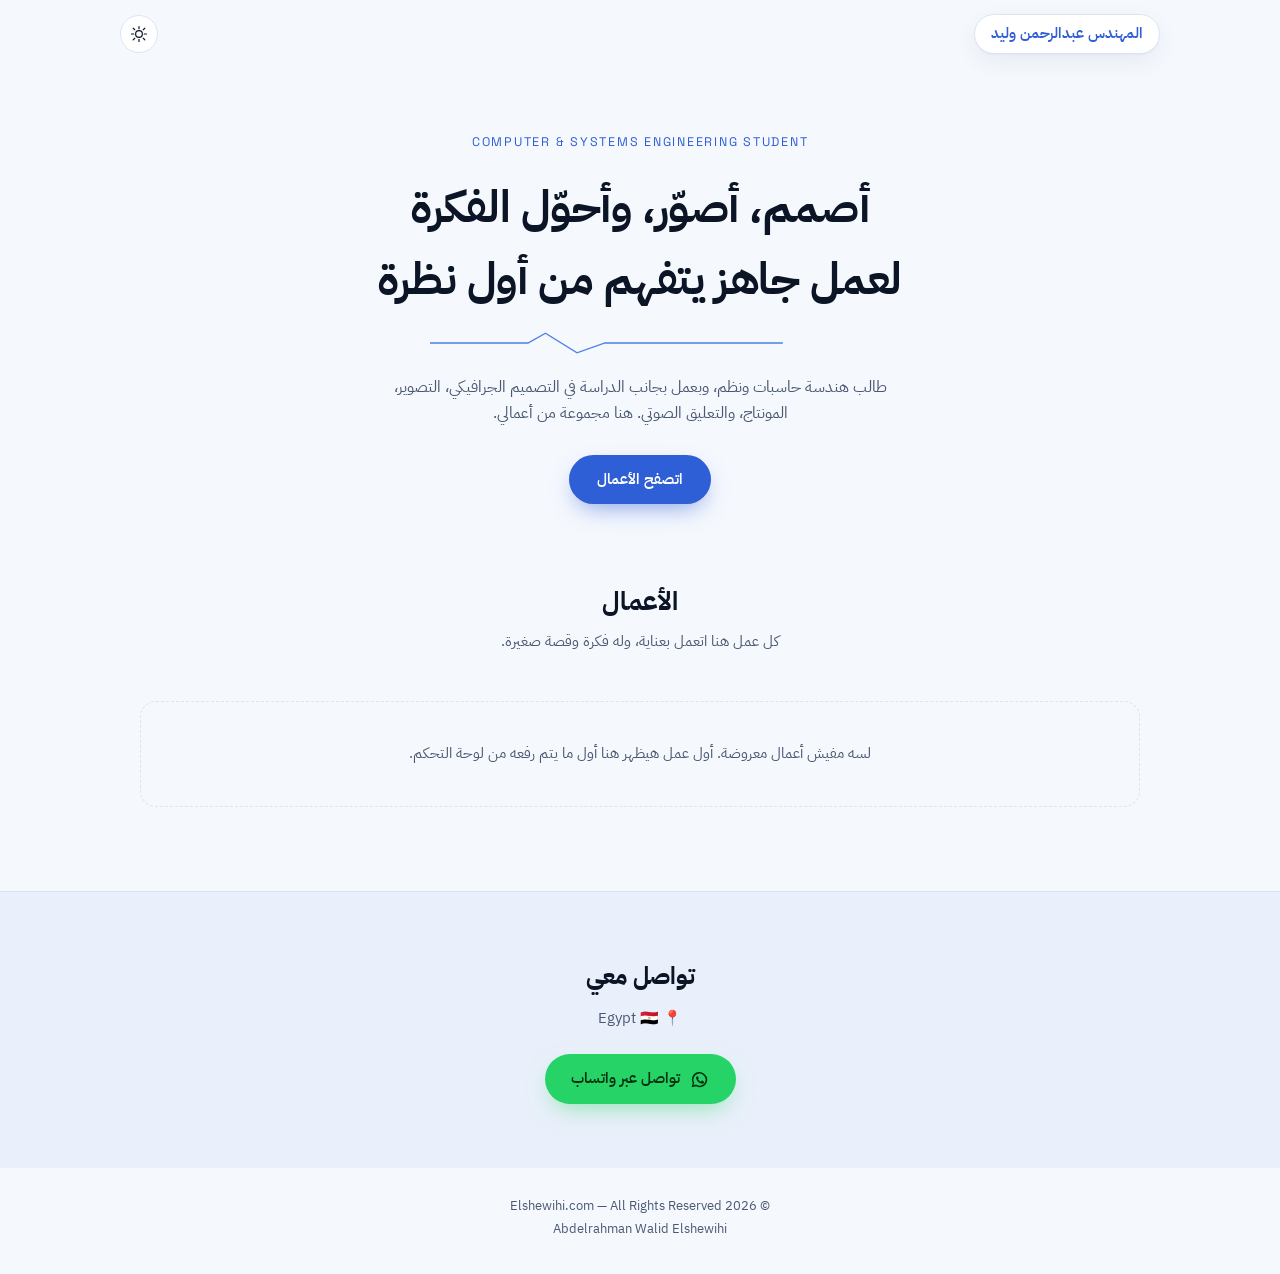
==== index.html @ 1e98df32 "Add files via upload" ====
<!DOCTYPE html>
<html lang="ar" dir="rtl">
<head>
<meta charset="UTF-8">
<meta name="viewport" content="width=device-width, initial-scale=1.0">
<title>Elshewihi.com | المهندس عبدالرحمن وليد</title>
<meta name="description" content="Portfolio شخصي للمهندس عبدالرحمن وليد الشويحي - تصميم، تصوير، مونتاج، وتعليق صوتي">
<meta property="og:title" content="Elshewihi.com | المهندس عبدالرحمن وليد">
<meta property="og:description" content="Portfolio شخصي - أعمال تصميم وتصوير ومونتاج">
<meta property="og:type" content="website">
<link rel="icon" href="data:image/svg+xml,<svg xmlns=%22http://www.w3.org/2000/svg%22 viewBox=%220 0 100 100%22><rect width=%22100%22 height=%22100%22 rx=%2222%22 fill=%22%232f5fd6%22/><text x=%2250%22 y=%2266%22 font-size=%2255%22 fill=%22white%22 text-anchor=%22middle%22 font-family=%22sans-serif%22>E</text></svg>">
<link rel="preconnect" href="https://fonts.googleapis.com">
<link rel="preconnect" href="https://fonts.gstatic.com" crossorigin>
<link href="https://fonts.googleapis.com/css2?family=Space+Grotesk:wght@400;500;600;700&family=Inter:wght@400;500;600&family=IBM+Plex+Sans+Arabic:wght@400;500;600;700&display=swap" rel="stylesheet">
<link rel="stylesheet" href="style.css">
</head>
<body>

<!-- Sticky header -->
<header class="site-header" id="siteHeader">
  <div class="header-inner">
    <a href="#top" class="brand" aria-label="الصفحة الرئيسية">
      <span class="brand-frame">
        <span class="brand-name">المهندس عبدالرحمن وليد</span>
      </span>
    </a>
    <button class="theme-toggle" id="themeToggle" aria-label="تبديل الوضع الليلي">
      <svg class="icon-sun" viewBox="0 0 24 24" width="18" height="18"><circle cx="12" cy="12" r="4.5"/><path d="M12 2v3M12 19v3M4.2 4.2l2.1 2.1M17.7 17.7l2.1 2.1M2 12h3M19 12h3M4.2 19.8l2.1-2.1M17.7 6.3l2.1-2.1"/></svg>
      <svg class="icon-moon" viewBox="0 0 24 24" width="18" height="18"><path d="M20 14.5A8.5 8.5 0 1 1 9.5 4a7 7 0 0 0 10.5 10.5z"/></svg>
    </button>
  </div>
</header>

<main id="top">
  <!-- Hero -->
  <section class="hero">
    <div class="hero-inner">
      <p class="eyebrow">Computer &amp; Systems Engineering Student</p>
      <h1 class="hero-title">أصمم، أصوّر، وأحوّل الفكرة<br>لعمل جاهز يتفهم من أول نظرة</h1>
      <svg class="trace" viewBox="0 0 600 40" preserveAspectRatio="none" aria-hidden="true">
        <path id="tracePath" d="M0,20 L140,20 L165,5 L210,35 L250,20 L600,20" fill="none"/>
      </svg>
      <p class="hero-sub">طالب هندسة حاسبات ونظم، وبعمل بجانب الدراسة في التصميم الجرافيكي، التصوير، المونتاج، والتعليق الصوتي. هنا مجموعة من أعمالي.</p>
      <a href="#work" class="btn-primary">اتصفح الأعمال</a>
    </div>
  </section>

  <!-- Work -->
  <section class="work" id="work">
    <div class="section-head">
      <h2>الأعمال</h2>
      <p class="section-sub">كل عمل هنا اتعمل بعناية، وله فكرة وقصة صغيرة.</p>
    </div>
    <div class="work-grid" id="workGrid">
      <p class="empty-state" id="emptyState">لسه مفيش أعمال معروضة. أول عمل هيظهر هنا أول ما يتم رفعه من لوحة التحكم.</p>
    </div>
  </section>

  <!-- Connect -->
  <section class="connect" id="connect">
    <div class="connect-inner">
      <h2>تواصل معي</h2>
      <p class="connect-location">📍 Egypt 🇪🇬</p>
      <a class="btn-whatsapp" href="https://wa.me/201025857442" target="_blank" rel="noopener">
        <svg viewBox="0 0 24 24" width="20" height="20" fill="currentColor"><path d="M17.6 6.3A8.9 8.9 0 0 0 3.3 16.6L2 22l5.5-1.4A8.9 8.9 0 0 0 12 21.9a8.9 8.9 0 0 0 5.6-15.6ZM12 20.1c-1.5 0-3-.4-4.2-1.2l-.3-.2-3.3.9.9-3.2-.2-.3A7.3 7.3 0 1 1 12 20.1Zm4-5.5c-.2-.1-1.3-.6-1.5-.7-.2-.1-.3-.1-.5.1s-.6.7-.8.9-.3.2-.5.1a6 6 0 0 1-1.8-1.1 6.6 6.6 0 0 1-1.2-1.5c-.1-.2 0-.3.1-.4l.4-.4.2-.4c0-.1.1-.3 0-.4-.1-.1-.5-1.3-.7-1.8-.2-.4-.4-.4-.5-.4h-.5a.9.9 0 0 0-.6.3 2.7 2.7 0 0 0-.8 2c0 1.2.8 2.3 1 2.5.1.2 1.7 2.6 4.1 3.6.6.2 1 .4 1.4.5.6.2 1.1.1 1.5.1.5-.1 1.3-.5 1.5-1 .2-.5.2-.9.1-1Z"/></svg>
        تواصل عبر واتساب
      </a>
    </div>
  </section>
</main>

<footer class="site-footer">
  <p>© 2026 Elshewihi.com — All Rights Reserved</p>
  <p class="footer-name">Abdelrahman Walid Elshewihi</p>
</footer>

<script src="https://identity.netlify.com/v1/netlify-identity-widget.js"></script>
<script>
  if (window.netlifyIdentity) {
    window.netlifyIdentity.on("init", (user) => {
      if (!user) {
        window.netlifyIdentity.on("login", () => { document.location.href = "/admin/"; });
      }
    });
  }
</script>
<script src="script.js"></script>
</body>
</html>
---- style.css ----
/* ===== Design tokens ===== */
:root{
  --paper:#f5f8fd;
  --surface:#ffffff;
  --surface-alt:#eaf0fb;
  --ink:#0b1526;
  --ink-soft:#4a5872;
  --border:#dbe4f5;
  --blue-600:#2f5fd6;
  --blue-500:#4f7fe8;
  --blue-100:#e7edfa;
  --shadow: 0 1px 2px rgba(15,30,60,.04), 0 8px 24px rgba(15,30,60,.06);
  --radius-s:10px;
  --radius-m:16px;
  --radius-l:26px;
  --font-display:'Space Grotesk', 'IBM Plex Sans Arabic', sans-serif;
  --font-body:'IBM Plex Sans Arabic','Inter',sans-serif;
}
[data-theme="dark"]{
  --paper:#070f1f;
  --surface:#0d1830;
  --surface-alt:#101c38;
  --ink:#e9eefb;
  --ink-soft:#93a2c4;
  --border:#1c2a4a;
  --blue-600:#5b8bf0;
  --blue-500:#6f9bff;
  --blue-100:#122043;
  --shadow: 0 1px 2px rgba(0,0,0,.3), 0 12px 30px rgba(0,0,0,.35);
}

*{box-sizing:border-box;}
html{scroll-behavior:smooth;}
body{
  margin:0;
  background:var(--paper);
  color:var(--ink);
  font-family:var(--font-body);
  line-height:1.65;
  -webkit-font-smoothing:antialiased;
  transition:background .35s ease,color .35s ease;
}
a{color:inherit;}
h1,h2{font-family:var(--font-display);letter-spacing:-.01em;}

/* ===== Header ===== */
.site-header{
  position:sticky;top:0;z-index:50;
  padding:14px 20px;
  transition:background .3s ease, box-shadow .3s ease, backdrop-filter .3s ease;
}
.site-header.scrolled{
  background:color-mix(in srgb, var(--paper) 82%, transparent);
  backdrop-filter:blur(10px);
  box-shadow:0 1px 0 var(--border);
}
.header-inner{
  max-width:1040px;margin:0 auto;
  display:flex;align-items:center;justify-content:space-between;
  gap:12px;
}
.brand{text-decoration:none;}
.brand-frame{
  display:inline-flex;align-items:center;
  padding:7px 16px;
  border:1px solid var(--border);
  border-radius:999px;
  background:var(--surface);
  box-shadow:var(--shadow);
}
.brand-name{
  font-family:var(--font-display);
  font-weight:600;
  font-size:14.5px;
  color:var(--blue-600);
  white-space:nowrap;
}
.theme-toggle{
  width:38px;height:38px;border-radius:50%;
  border:1px solid var(--border);
  background:var(--surface);
  display:flex;align-items:center;justify-content:center;
  cursor:pointer;color:var(--ink);
  transition:border-color .2s ease, transform .2s ease;
}
.theme-toggle:hover{border-color:var(--blue-500);}
.theme-toggle:active{transform:scale(.92);}
.theme-toggle svg{stroke:currentColor;stroke-width:1.6;fill:none;stroke-linecap:round;}
.icon-moon{display:none;}
[data-theme="dark"] .icon-sun{display:none;}
[data-theme="dark"] .icon-moon{display:block;fill:currentColor;stroke:none;}

/* ===== Hero ===== */
.hero{padding:64px 20px 40px;}
.hero-inner{max-width:760px;margin:0 auto;text-align:center;}
.eyebrow{
  font-family:var(--font-display);
  font-size:12.5px;letter-spacing:.14em;text-transform:uppercase;
  color:var(--blue-600);margin:0 0 18px;
  direction:ltr;
}
.hero-title{
  font-size:clamp(28px,4.6vw,44px);
  font-weight:700;margin:0 0 8px;
}
.trace{width:min(420px,80%);height:26px;margin:14px auto 18px;display:block;}
.trace path{
  stroke:var(--blue-500);stroke-width:2;
  stroke-dasharray:520;stroke-dashoffset:520;
  animation:draw 1.6s ease forwards .3s;
}
@keyframes draw{to{stroke-dashoffset:0;}}
.hero-sub{
  color:var(--ink-soft);font-size:16px;
  max-width:520px;margin:0 auto 28px;
}
.btn-primary{
  display:inline-block;
  padding:13px 28px;border-radius:999px;
  background:var(--blue-600);color:#fff;
  text-decoration:none;font-weight:600;font-size:14.5px;
  box-shadow:0 10px 24px -8px color-mix(in srgb, var(--blue-600) 60%, transparent);
  transition:transform .2s ease, box-shadow .2s ease;
}
.btn-primary:hover{transform:translateY(-2px);}

/* ===== Work ===== */
.work{max-width:1040px;margin:0 auto;padding:36px 20px 70px;}
.section-head{text-align:center;margin-bottom:32px;}
.section-head h2{font-size:26px;margin:0 0 6px;}
.section-sub{color:var(--ink-soft);margin:0;font-size:15px;}
.work-grid{
  display:grid;gap:22px;
  grid-template-columns:repeat(auto-fit,minmax(280px,1fr));
}
.empty-state{
  grid-column:1/-1;text-align:center;color:var(--ink-soft);
  border:1px dashed var(--border);border-radius:var(--radius-m);
  padding:40px 20px;font-size:14.5px;
}
.card{
  background:var(--surface);
  border:1px solid var(--border);
  border-radius:var(--radius-m);
  overflow:hidden;
  box-shadow:var(--shadow);
  display:flex;flex-direction:column;
  transition:transform .25s ease, box-shadow .25s ease;
}
.card:hover{transform:translateY(-4px);}
.card-media{
  aspect-ratio:4/3;width:100%;
  background:var(--surface-alt);
  overflow:hidden;
}
.card-media img{width:100%;height:100%;object-fit:cover;display:block;loading:lazy;}
.card-body{padding:18px 20px 22px;}
.card-index{
  font-family:var(--font-display);font-size:12px;color:var(--blue-600);
  letter-spacing:.05em;margin:0 0 6px;direction:ltr;text-align:right;
}
.card-title{font-size:17px;font-weight:600;margin:0 0 6px;}
.card-desc{font-size:14px;color:var(--ink-soft);margin:0;}

/* ===== Connect ===== */
.connect{
  background:var(--surface-alt);
  padding:64px 20px;
  border-top:1px solid var(--border);
}
.connect-inner{max-width:520px;margin:0 auto;text-align:center;}
.connect h2{font-size:24px;margin:0 0 10px;}
.connect-location{color:var(--ink-soft);margin:0 0 24px;font-size:15px;}
.btn-whatsapp{
  display:inline-flex;align-items:center;gap:10px;
  background:#25D366;color:#04310f;
  padding:13px 26px;border-radius:999px;
  text-decoration:none;font-weight:600;font-size:14.5px;
  box-shadow:0 10px 24px -8px rgba(37,211,102,.5);
  transition:transform .2s ease;
}
.btn-whatsapp:hover{transform:translateY(-2px);}

/* ===== Footer ===== */
.site-footer{
  text-align:center;padding:26px 20px 32px;
  color:var(--ink-soft);font-size:12.5px;
}
.site-footer p{margin:2px 0;}
.footer-name{direction:ltr;}

/* ===== Motion & focus ===== */
@media (prefers-reduced-motion: reduce){
  html{scroll-behavior:auto;}
  .trace path{animation:none;stroke-dashoffset:0;}
  .card,.btn-primary,.btn-whatsapp{transition:none;}
}
:focus-visible{outline:2px solid var(--blue-500);outline-offset:2px;}

@media (max-width:520px){
  .hero{padding:48px 16px 30px;}
  .brand-name{font-size:13px;}
}
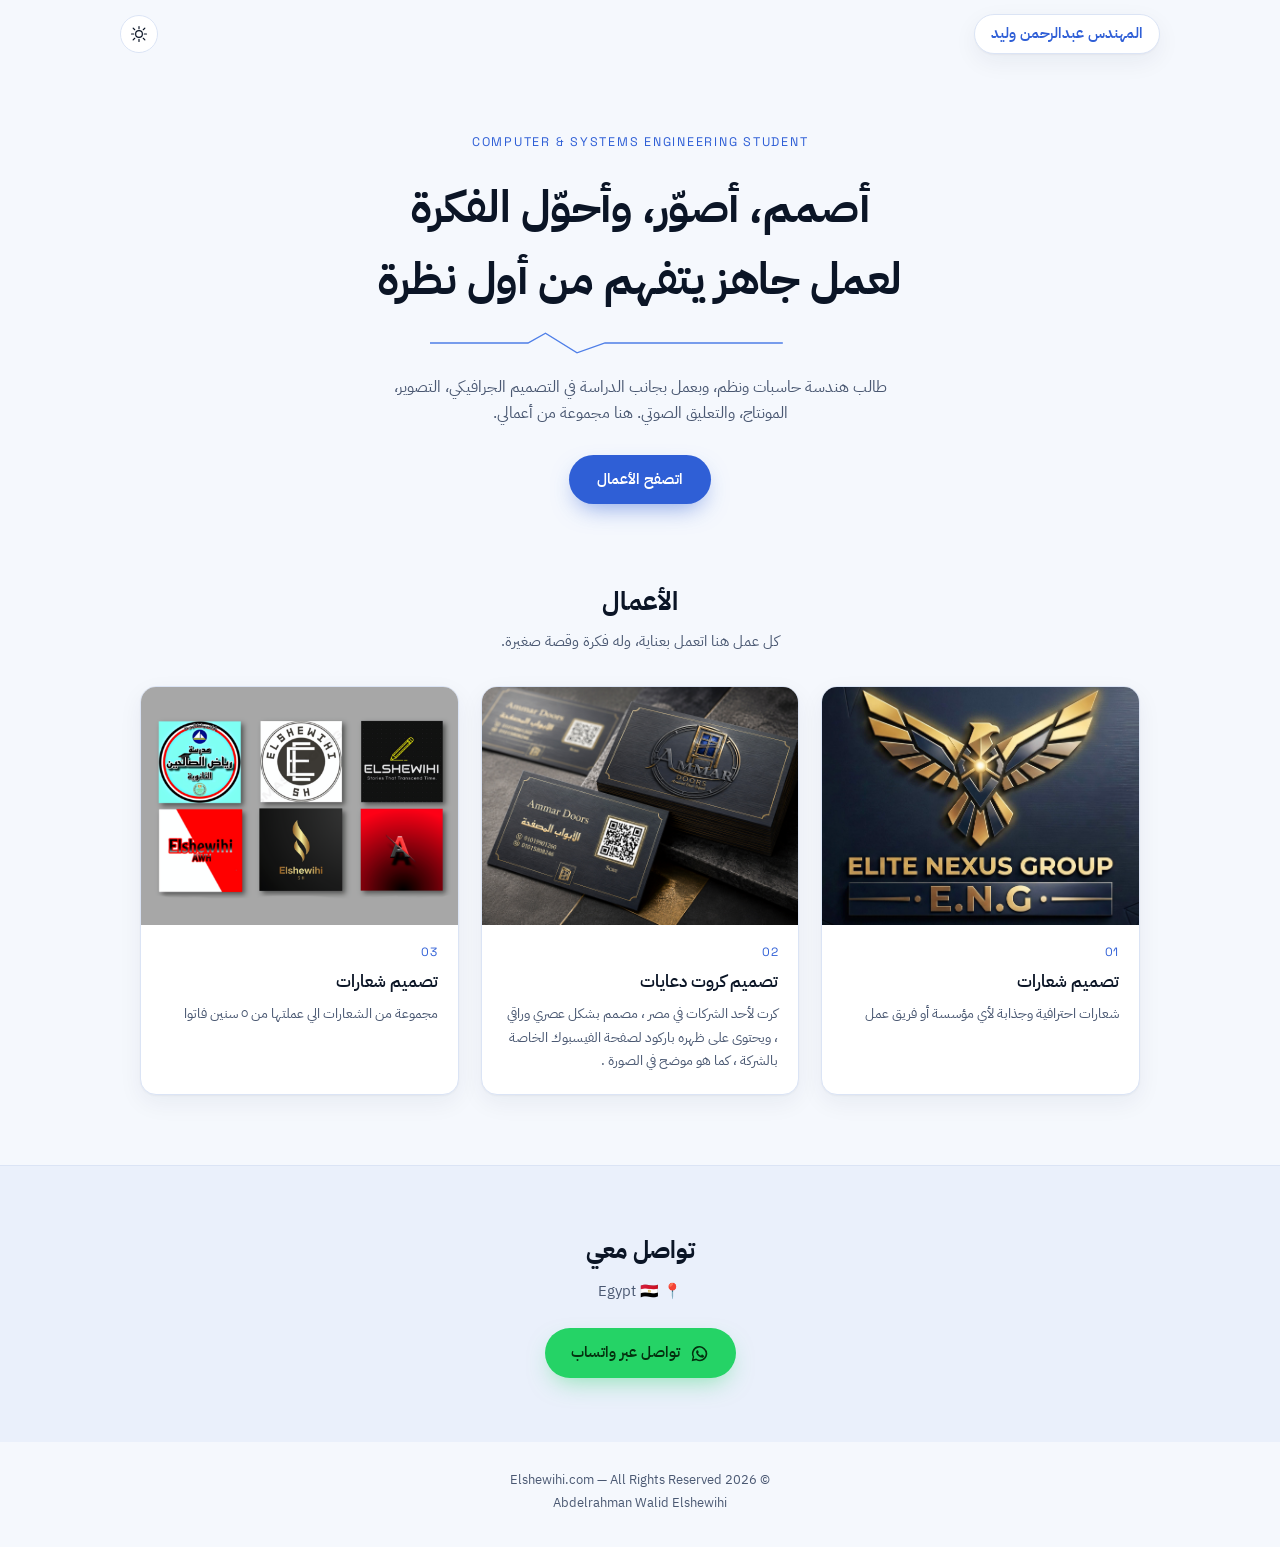
==== commit 09fdb277: "Update empty state message in index.html" ====
--- a/index.html
+++ b/index.html
@@ -52,7 +52,7 @@
       <p class="section-sub">كل عمل هنا اتعمل بعناية، وله فكرة وقصة صغيرة.</p>
     </div>
     <div class="work-grid" id="workGrid">
-      <p class="empty-state" id="emptyState">لسه مفيش أعمال معروضة. أول عمل هيظهر هنا أول ما يتم رفعه من لوحة التحكم.</p>
+      <p class="empty-state" id="emptyState">جاري تحميل الأعمال... عادةً ما يستغرق الأمر ١٠ ثوانٍ.</p>
     </div>
   </section>
 
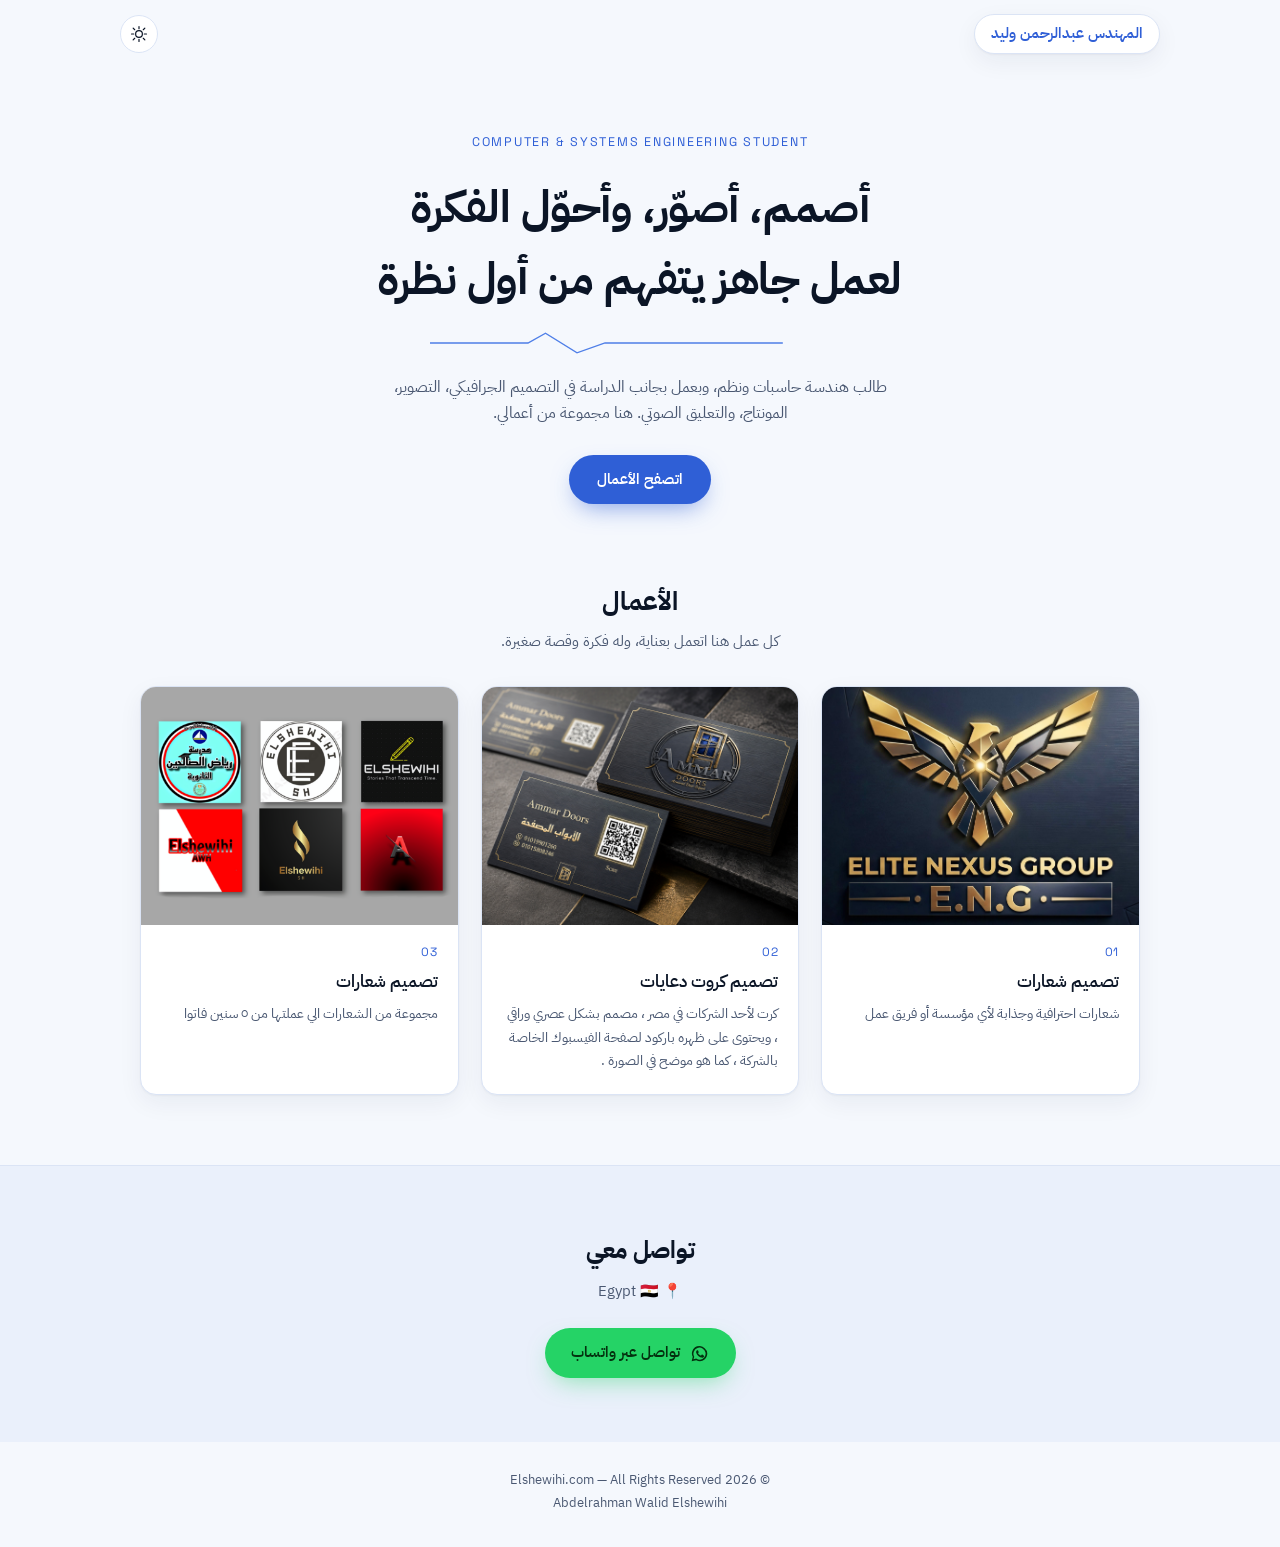
==== commit 9a2d8ee3: "Update loading message in index.html" ====
--- a/index.html
+++ b/index.html
@@ -52,7 +52,7 @@
       <p class="section-sub">كل عمل هنا اتعمل بعناية، وله فكرة وقصة صغيرة.</p>
     </div>
     <div class="work-grid" id="workGrid">
-      <p class="empty-state" id="emptyState">جاري تحميل الأعمال... عادةً ما يستغرق الأمر ١٠ ثوانٍ.</p>
+      <p class="empty-state" id="emptyState">جاري جلب الأعمال من السيرفر... قد يستغرق التحميل بضع ثوانٍ ⚡.</p>
     </div>
   </section>
 
